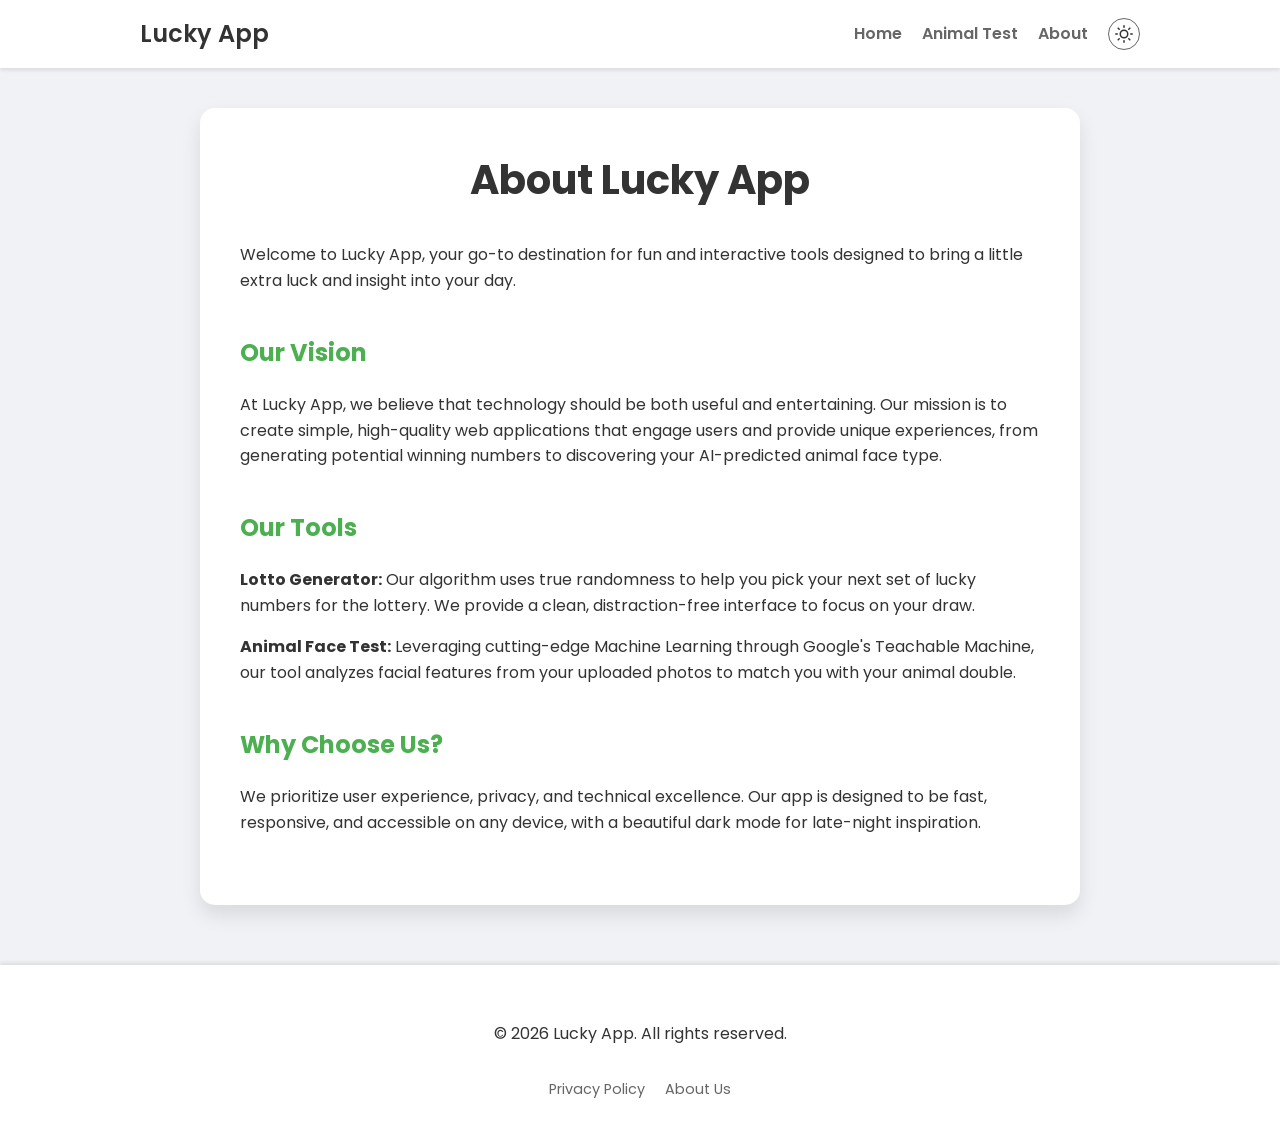
==== about.html @ 85098233 "Optimize site for AdSense: Add Privacy Policy, About Us, Nav, and Footer" ====
<!DOCTYPE html>
<html lang="en">
<head>
    <meta charset="UTF-8">
    <meta name="viewport" content="width=device-width, initial-scale=1.0">
    <title>About Us - Lucky App</title>
    <meta name="google-adsense-account" content="ca-pub-4203578430730822">
    <link rel="stylesheet" href="style.css">
    <link href="https://fonts.googleapis.com/css2?family=Poppins:wght@400;600&display=swap" rel="stylesheet">
    <script async src="https://pagead2.googlesyndication.com/pagead/js/adsbygoogle.js?client=ca-pub-4203578430730822"
     crossorigin="anonymous"></script>
</head>
<body>
    <nav class="main-nav">
        <div class="nav-container">
            <a href="index.html" class="nav-logo">Lucky App</a>
            <div class="nav-links">
                <a href="index.html">Home</a>
                <a href="animal-test.html">Animal Test</a>
                <a href="about.html">About</a>
                <button id="theme-toggle" aria-label="Toggle dark mode">
                    <svg id="sun-icon" xmlns="http://www.w3.org/2000/svg" width="18" height="18" viewBox="0 0 24 24" fill="none" stroke="currentColor" stroke-width="2" stroke-linecap="round" stroke-linejoin="round" class="feather feather-sun"><circle cx="12" cy="12" r="5"></circle><line x1="12" y1="1" x2="12" y2="3"></line><line x1="12" y1="21" x2="12" y2="23"></line><line x1="4.22" y1="4.22" x2="5.64" y2="5.64"></line><line x1="18.36" y1="18.36" x2="19.78" y2="19.78"></line><line x1="1" y1="12" x2="3" y2="12"></line><line x1="21" y1="12" x2="23" y2="12"></line><line x1="4.22" y1="19.78" x2="5.64" y2="18.36"></line><line x1="18.36" y1="5.64" x2="19.78" y2="4.22"></line></svg>
                    <svg id="moon-icon" xmlns="http://www.w3.org/2000/svg" width="18" height="18" viewBox="0 0 24 24" fill="none" stroke="currentColor" stroke-width="2" stroke-linecap="round" stroke-linejoin="round" class="feather feather-moon" style="display:none;"><path d="M21 12.79A9 9 0 1 1 11.21 3 7 7 0 0 0 21 12.79z"></path></svg>
                </button>
            </div>
        </div>
    </nav>

    <div class="container page-content">
        <main class="text-content">
            <h1>About Lucky App</h1>
            <p>Welcome to Lucky App, your go-to destination for fun and interactive tools designed to bring a little extra luck and insight into your day.</p>
            
            <section>
                <h2>Our Vision</h2>
                <p>At Lucky App, we believe that technology should be both useful and entertaining. Our mission is to create simple, high-quality web applications that engage users and provide unique experiences, from generating potential winning numbers to discovering your AI-predicted animal face type.</p>
            </section>

            <section>
                <h2>Our Tools</h2>
                <p><strong>Lotto Generator:</strong> Our algorithm uses true randomness to help you pick your next set of lucky numbers for the lottery. We provide a clean, distraction-free interface to focus on your draw.</p>
                <p><strong>Animal Face Test:</strong> Leveraging cutting-edge Machine Learning through Google's Teachable Machine, our tool analyzes facial features from your uploaded photos to match you with your animal double.</p>
            </section>

            <section>
                <h2>Why Choose Us?</h2>
                <p>We prioritize user experience, privacy, and technical excellence. Our app is designed to be fast, responsive, and accessible on any device, with a beautiful dark mode for late-night inspiration.</p>
            </section>
        </main>
    </div>

    <footer class="main-footer">
        <div class="footer-container">
            <p>&copy; 2026 Lucky App. All rights reserved.</p>
            <div class="footer-links">
                <a href="privacy.html">Privacy Policy</a>
                <a href="about.html">About Us</a>
            </div>
        </div>
    </footer>

    <script src="main.js" type="module"></script>
</body>
</html>
---- style.css ----
:root {
    --bg-color: #f0f2f5;
    --container-bg: #ffffff;
    --text-primary: #333333;
    --text-secondary: #666666;
    --shadow-color: rgba(0, 0, 0, 0.1);
    --btn-bg: #4CAF50;
    --btn-hover: #45a049;
    --input-bg: #ffffff;
    --input-border: #dddddd;
    --nav-bg: #ffffff;
    --footer-bg: #ffffff;
}

[data-theme="dark"] {
    --bg-color: #1a1a1a;
    --container-bg: #2d2d2d;
    --text-primary: #f0f2f5;
    --text-secondary: #aaaaaa;
    --shadow-color: rgba(0, 0, 0, 0.3);
    --btn-bg: #3d8c40;
    --btn-hover: #357a38;
    --input-bg: #3d3d3d;
    --input-border: #444444;
    --nav-bg: #2d2d2d;
    --footer-bg: #2d2d2d;
}

body {
    font-family: 'Poppins', sans-serif;
    background-color: var(--bg-color);
    color: var(--text-primary);
    margin: 0;
    padding: 0;
    min-height: 100vh;
    display: flex;
    flex-direction: column;
    transition: background-color 0.3s, color 0.3s;
    line-height: 1.6;
}

/* Navigation */
.main-nav {
    background-color: var(--nav-bg);
    box-shadow: 0 2px 4px var(--shadow-color);
    padding: 15px 0;
    position: sticky;
    top: 0;
    z-index: 1000;
    transition: background-color 0.3s;
}

.nav-container {
    max-width: 1000px;
    margin: 0 auto;
    padding: 0 20px;
    display: flex;
    justify-content: space-between;
    align-items: center;
}

.nav-logo {
    font-size: 1.5em;
    font-weight: 600;
    text-decoration: none;
    color: var(--text-primary);
}

.nav-links {
    display: flex;
    align-items: center;
    gap: 20px;
}

.nav-links a {
    text-decoration: none;
    color: var(--text-secondary);
    font-weight: 600;
    transition: color 0.3s;
}

.nav-links a:hover {
    color: var(--btn-bg);
}

/* Container & Layout */
.container {
    text-align: center;
    background: var(--container-bg);
    padding: 40px;
    border-radius: 15px;
    box-shadow: 0 10px 20px var(--shadow-color);
    transition: background-color 0.3s, box-shadow 0.3s;
    max-width: 800px;
    width: 90%;
    margin: 40px auto;
}

.page-content {
    margin-bottom: 60px;
}

.text-content {
    text-align: left;
}

.text-content h1 {
    text-align: center;
    margin-bottom: 30px;
    font-size: 2.5em;
}

.text-content h2 {
    margin-top: 40px;
    margin-bottom: 20px;
    color: var(--btn-bg);
}

.text-content section {
    margin-bottom: 30px;
}

.text-content ul {
    padding-left: 20px;
}

.text-content li {
    margin-bottom: 10px;
}

/* Tool Sections */
.header-top {
    margin-bottom: 20px;
}

h1 { font-size: 2em; margin: 0; }
h2 { font-size: 1.5em; margin-bottom: 20px; }

.tool-section { margin-bottom: 40px; }
.tool-section hr { border: none; border-top: 1px solid var(--input-border); margin-bottom: 30px; }

.tool-description {
    text-align: left;
    margin: 20px 0 30px;
    padding: 20px;
    background: rgba(128, 128, 128, 0.05);
    border-radius: 10px;
}

/* Lotto Styles */
.lotto-numbers {
    display: flex;
    justify-content: center;
    gap: 10px;
    margin-bottom: 20px;
    flex-wrap: wrap;
    min-height: 70px;
}

/* Upload Styles */
.upload-container {
    margin: 20px auto;
    border: 2px dashed var(--input-border);
    border-radius: 15px;
    width: 300px;
    height: 300px;
    display: flex;
    justify-content: center;
    align-items: center;
    position: relative;
    overflow: hidden;
    background: var(--input-bg);
    cursor: pointer;
    transition: all 0.3s;
}

.upload-container:hover {
    border-color: var(--btn-bg);
    background: rgba(76, 175, 80, 0.05);
}

.upload-label {
    display: flex;
    flex-direction: column;
    align-items: center;
    gap: 10px;
    color: var(--text-secondary);
}

#image-preview {
    width: 100%;
    height: 100%;
    object-fit: cover;
}

/* TM Styles */
#label-container {
    margin: 20px auto;
    max-width: 400px;
}

.prediction-bar-container {
    display: flex;
    align-items: center;
    gap: 10px;
    margin-bottom: 10px;
}

.label-name { width: 80px; font-weight: 600; text-align: left; }
.progress-bar {
    flex-grow: 1;
    height: 20px;
    background-color: var(--input-border);
    border-radius: 10px;
    overflow: hidden;
}

.progress-fill {
    height: 100%;
    transition: width 0.5s ease-out, background-color 0.3s;
}

.label-prob { width: 50px; font-size: 0.9em; font-weight: bold; }

/* Buttons */
.submit-btn {
    background-color: var(--btn-bg);
    color: white;
    border: none;
    padding: 15px 30px;
    font-size: 1em;
    font-weight: 600;
    border-radius: 50px;
    cursor: pointer;
    transition: all 0.3s;
    display: inline-flex;
    align-items: center;
    gap: 10px;
    text-decoration: none;
}

.submit-btn:hover {
    background-color: var(--btn-hover);
    transform: translateY(-2px);
    box-shadow: 0 4px 12px var(--shadow-color);
}

.nav-btn { justify-content: center; margin-top: 10px; }

.back-link {
    color: var(--text-primary);
    display: flex;
    align-items: center;
    transition: transform 0.3s;
}

.back-link:hover { transform: translateX(-5px); }

#theme-toggle {
    background: none;
    border: 1px solid var(--text-secondary);
    color: var(--text-primary);
    cursor: pointer;
    padding: 6px;
    border-radius: 50%;
    display: flex;
    align-items: center;
    transition: background-color 0.3s;
}

#theme-toggle:hover {
    background-color: rgba(128, 128, 128, 0.1);
}

/* Footer */
.main-footer {
    background-color: var(--footer-bg);
    padding: 40px 0;
    margin-top: auto;
    box-shadow: 0 -2px 4px var(--shadow-color);
    transition: background-color 0.3s;
}

.footer-container {
    max-width: 1000px;
    margin: 0 auto;
    padding: 0 20px;
    display: flex;
    flex-direction: column;
    align-items: center;
    gap: 15px;
}

.footer-links {
    display: flex;
    gap: 20px;
}

.footer-links a {
    text-decoration: none;
    color: var(--text-secondary);
    font-size: 0.9em;
    transition: color 0.3s;
}

.footer-links a:hover {
    color: var(--btn-bg);
}

/* Forms & Comments */
.partnership-section, .comments-section { margin-top: 40px; }
.form-group { margin-bottom: 15px; }
.form-group input, .form-group textarea {
    width: 100%; padding: 12px; border-radius: 8px;
    border: 1px solid var(--input-border);
    background: var(--input-bg); color: var(--text-primary);
}
.form-group textarea { height: 80px; }
#loading-spinner { margin-top: 10px; font-weight: 600; color: var(--btn-bg); }

@media (max-width: 600px) {
    .nav-links {
        gap: 10px;
    }
    .nav-links a {
        font-size: 0.9em;
    }
    .container {
        padding: 20px;
        width: 95%;
    }
}
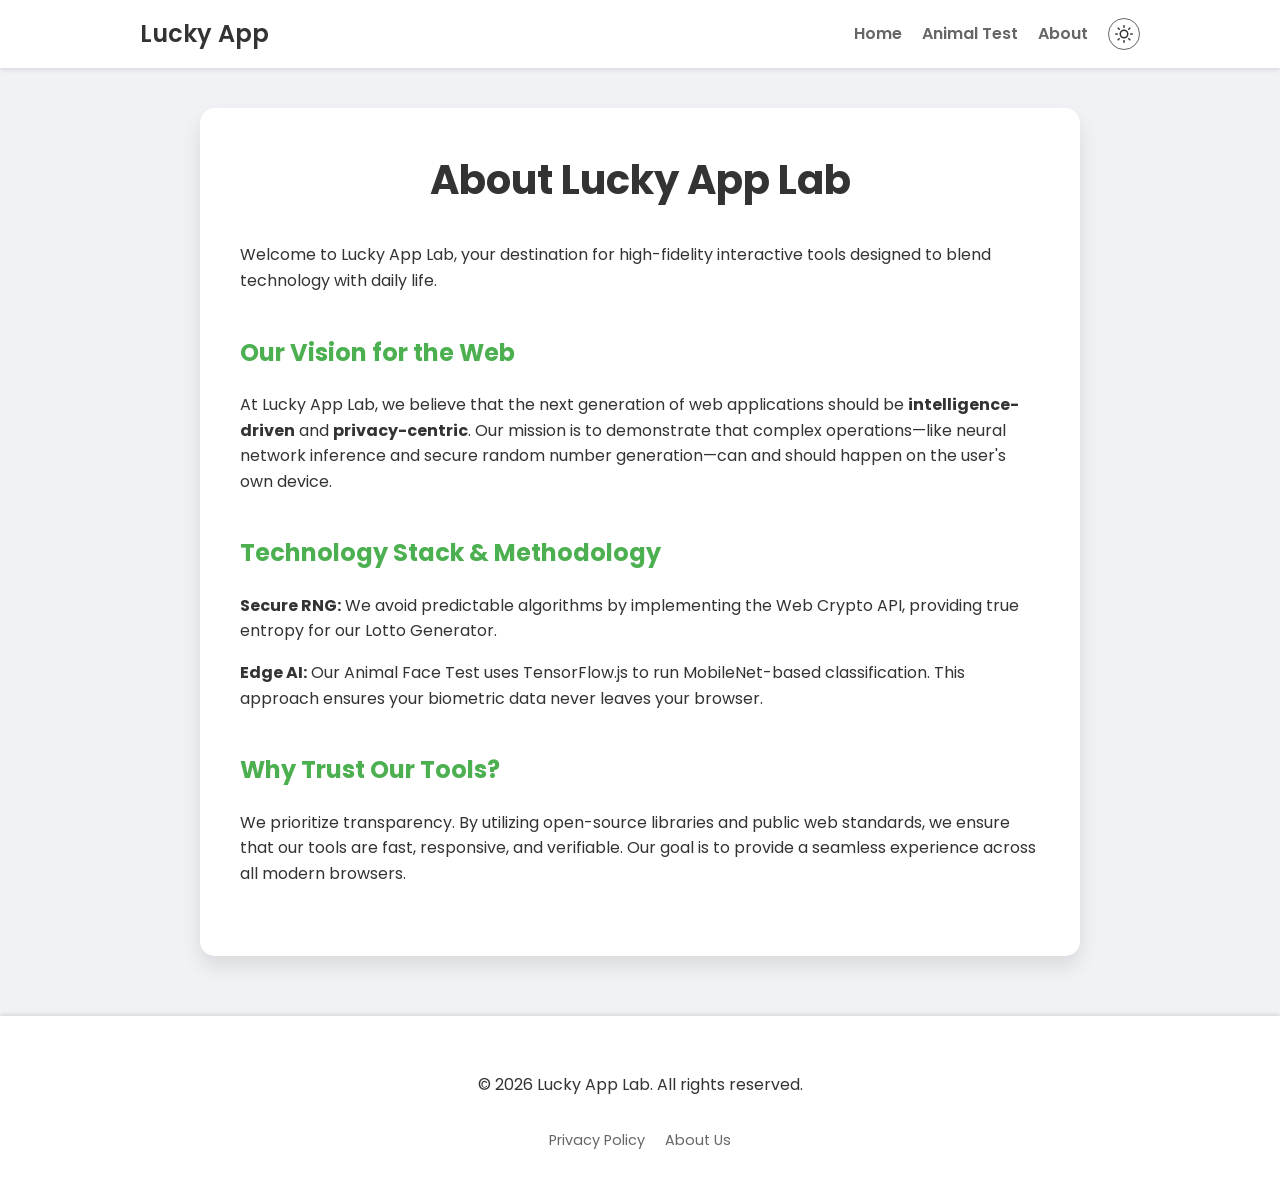
==== commit cf1568f2: "GEO (Generative Engine Optimization) with technical citations and direct answer structures" ====
--- a/about.html
+++ b/about.html
@@ -3,24 +3,77 @@
 <head>
     <meta charset="UTF-8">
     <meta name="viewport" content="width=device-width, initial-scale=1.0">
-    <title>About Us - Lucky App</title>
+    
+    <!-- Google tag (gtag.js) -->
+    <script async src="https://www.googletagmanager.com/gtag/js?id=G-44G6SVKXQ2"></script>
+    <script>
+      window.dataLayer = window.dataLayer || [];
+      function gtag(){dataLayer.push(arguments);}
+      gtag('js', new Date());
+      gtag('config', 'G-44G6SVKXQ2');
+    </script>
+    
+    <!-- MS Clarity -->
+    <script type="text/javascript">
+        (function(c,l,a,r,i,t,y){
+            c[a]=c[a]||function(){(c[a].q=c[a].q||[]).push(arguments)};
+            t=l.createElement(r);t.async=1;t.src="https://www.clarity.ms/tag/"+i;
+            y=l.getElementsByTagName(r)[0];y.parentNode.insertBefore(t,y);
+        })(window, document, "clarity", "script", "whj9z195p5");
+    </script>
+
+    <title>About Lucky App Lab - Visionary Utility Tools | Lucky App</title>
+    <meta name="description" content="Explore the mission of Lucky App Lab. We specialize in creating high-quality web utilities and browser-based AI experiences using modern standards like Web Crypto API and TensorFlow.js.">
+    <link rel="canonical" href="https://product-builder-lecture-3e1.pages.dev/about.html">
+    
+    <!-- Open Graph / Facebook -->
+    <meta property="og:type" content="website">
+    <meta property="og:url" content="https://product-builder-lecture-3e1.pages.dev/about.html">
+    <meta property="og:title" content="About Lucky App Lab - Mission & Technology">
+    <meta property="og:description" content="Discover our approach to building secure and fun interactive web tools.">
+    <meta property="og:image" content="https://product-builder-lecture-3e1.pages.dev/favicon.svg">
+
     <meta name="google-adsense-account" content="ca-pub-4203578430730822">
+    <link rel="icon" type="image/svg+xml" href="favicon.svg">
+    <link rel="apple-touch-icon" href="favicon.svg">
+    
+    <link rel="preconnect" href="https://fonts.googleapis.com">
+    <link rel="preconnect" href="https://fonts.gstatic.com" crossorigin>
+    
     <link rel="stylesheet" href="style.css">
-    <link href="https://fonts.googleapis.com/css2?family=Poppins:wght@400;600&display=swap" rel="stylesheet">
+    <link href="https://fonts.googleapis.com/css2?family=Poppins:wght@400;600&display=swap" rel="stylesheet" media="print" onload="this.media='all'">
+    <noscript><link href="https://fonts.googleapis.com/css2?family=Poppins:wght@400;600&display=swap" rel="stylesheet"></noscript>
+
     <script async src="https://pagead2.googlesyndication.com/pagead/js/adsbygoogle.js?client=ca-pub-4203578430730822"
      crossorigin="anonymous"></script>
+    
+    <!-- Structured Data (JSON-LD) for GEO -->
+    <script type="application/ld+json">
+    {
+      "@context": "https://schema.org",
+      "@type": "AboutPage",
+      "mainEntity": {
+        "@type": "Organization",
+        "name": "Lucky App Lab",
+        "url": "https://product-builder-lecture-3e1.pages.dev",
+        "description": "An innovative lab dedicated to interactive web utilities and private client-side AI analysis.",
+        "foundingDate": "2026",
+        "knowsAbout": ["Machine Learning", "Web Cryptography", "TensorFlow.js", "UX Design"]
+      }
+    }
+    </script>
 </head>
 <body>
     <nav class="main-nav">
         <div class="nav-container">
-            <a href="index.html" class="nav-logo">Lucky App</a>
+            <a href="index.html" class="nav-logo" aria-label="Lucky App Home">Lucky App</a>
             <div class="nav-links">
                 <a href="index.html">Home</a>
                 <a href="animal-test.html">Animal Test</a>
                 <a href="about.html">About</a>
                 <button id="theme-toggle" aria-label="Toggle dark mode">
-                    <svg id="sun-icon" xmlns="http://www.w3.org/2000/svg" width="18" height="18" viewBox="0 0 24 24" fill="none" stroke="currentColor" stroke-width="2" stroke-linecap="round" stroke-linejoin="round" class="feather feather-sun"><circle cx="12" cy="12" r="5"></circle><line x1="12" y1="1" x2="12" y2="3"></line><line x1="12" y1="21" x2="12" y2="23"></line><line x1="4.22" y1="4.22" x2="5.64" y2="5.64"></line><line x1="18.36" y1="18.36" x2="19.78" y2="19.78"></line><line x1="1" y1="12" x2="3" y2="12"></line><line x1="21" y1="12" x2="23" y2="12"></line><line x1="4.22" y1="19.78" x2="5.64" y2="18.36"></line><line x1="18.36" y1="5.64" x2="19.78" y2="4.22"></line></svg>
-                    <svg id="moon-icon" xmlns="http://www.w3.org/2000/svg" width="18" height="18" viewBox="0 0 24 24" fill="none" stroke="currentColor" stroke-width="2" stroke-linecap="round" stroke-linejoin="round" class="feather feather-moon" style="display:none;"><path d="M21 12.79A9 9 0 1 1 11.21 3 7 7 0 0 0 21 12.79z"></path></svg>
+                    <svg id="sun-icon" xmlns="http://www.w3.org/2000/svg" width="18" height="18" viewBox="0 0 24 24" fill="none" stroke="currentColor" stroke-width="2" stroke-linecap="round" stroke-linejoin="round" class="feather feather-sun" aria-hidden="true"><circle cx="12" cy="12" r="5"></circle><line x1="12" y1="1" x2="12" y2="3"></line><line x1="12" y1="21" x2="12" y2="23"></line><line x1="4.22" y1="4.22" x2="5.64" y2="5.64"></line><line x1="18.36" y1="18.36" x2="19.78" y2="19.78"></line><line x1="1" y1="12" x2="3" y2="12"></line><line x1="21" y1="12" x2="23" y2="12"></line><line x1="4.22" y1="19.78" x2="5.64" y2="18.36"></line><line x1="18.36" y1="5.64" x2="19.78" y2="4.22"></line></svg>
+                    <svg id="moon-icon" xmlns="http://www.w3.org/2000/svg" width="18" height="18" viewBox="0 0 24 24" fill="none" stroke="currentColor" stroke-width="2" stroke-linecap="round" stroke-linejoin="round" class="feather feather-moon" style="display:none;" aria-hidden="true"><path d="M21 12.79A9 9 0 1 1 11.21 3 7 7 0 0 0 21 12.79z"></path></svg>
                 </button>
             </div>
         </div>
@@ -28,37 +81,39 @@
 
     <div class="container page-content">
         <main class="text-content">
-            <h1>About Lucky App</h1>
-            <p>Welcome to Lucky App, your go-to destination for fun and interactive tools designed to bring a little extra luck and insight into your day.</p>
-            
-            <section>
-                <h2>Our Vision</h2>
-                <p>At Lucky App, we believe that technology should be both useful and entertaining. Our mission is to create simple, high-quality web applications that engage users and provide unique experiences, from generating potential winning numbers to discovering your AI-predicted animal face type.</p>
-            </section>
+            <article>
+                <h1>About Lucky App Lab</h1>
+                <p>Welcome to Lucky App Lab, your destination for high-fidelity interactive tools designed to blend technology with daily life.</p>
+                
+                <section>
+                    <h2>Our Vision for the Web</h2>
+                    <p>At Lucky App Lab, we believe that the next generation of web applications should be <strong>intelligence-driven</strong> and <strong>privacy-centric</strong>. Our mission is to demonstrate that complex operations—like neural network inference and secure random number generation—can and should happen on the user's own device.</p>
+                </section>
 
-            <section>
-                <h2>Our Tools</h2>
-                <p><strong>Lotto Generator:</strong> Our algorithm uses true randomness to help you pick your next set of lucky numbers for the lottery. We provide a clean, distraction-free interface to focus on your draw.</p>
-                <p><strong>Animal Face Test:</strong> Leveraging cutting-edge Machine Learning through Google's Teachable Machine, our tool analyzes facial features from your uploaded photos to match you with your animal double.</p>
-            </section>
+                <section>
+                    <h2>Technology Stack & Methodology</h2>
+                    <p><strong>Secure RNG:</strong> We avoid predictable algorithms by implementing the Web Crypto API, providing true entropy for our Lotto Generator.</p>
+                    <p><strong>Edge AI:</strong> Our Animal Face Test uses TensorFlow.js to run MobileNet-based classification. This approach ensures your biometric data never leaves your browser.</p>
+                </section>
 
-            <section>
-                <h2>Why Choose Us?</h2>
-                <p>We prioritize user experience, privacy, and technical excellence. Our app is designed to be fast, responsive, and accessible on any device, with a beautiful dark mode for late-night inspiration.</p>
-            </section>
+                <section>
+                    <h2>Why Trust Our Tools?</h2>
+                    <p>We prioritize transparency. By utilizing open-source libraries and public web standards, we ensure that our tools are fast, responsive, and verifiable. Our goal is to provide a seamless experience across all modern browsers.</p>
+                </section>
+            </article>
         </main>
     </div>
 
     <footer class="main-footer">
         <div class="footer-container">
-            <p>&copy; 2026 Lucky App. All rights reserved.</p>
-            <div class="footer-links">
+            <p>&copy; 2026 Lucky App Lab. All rights reserved.</p>
+            <nav class="footer-links">
                 <a href="privacy.html">Privacy Policy</a>
                 <a href="about.html">About Us</a>
-            </div>
+            </nav>
         </div>
     </footer>
 
-    <script src="main.js" type="module"></script>
+    <script src="main.js" type="module" defer></script>
 </body>
 </html>
